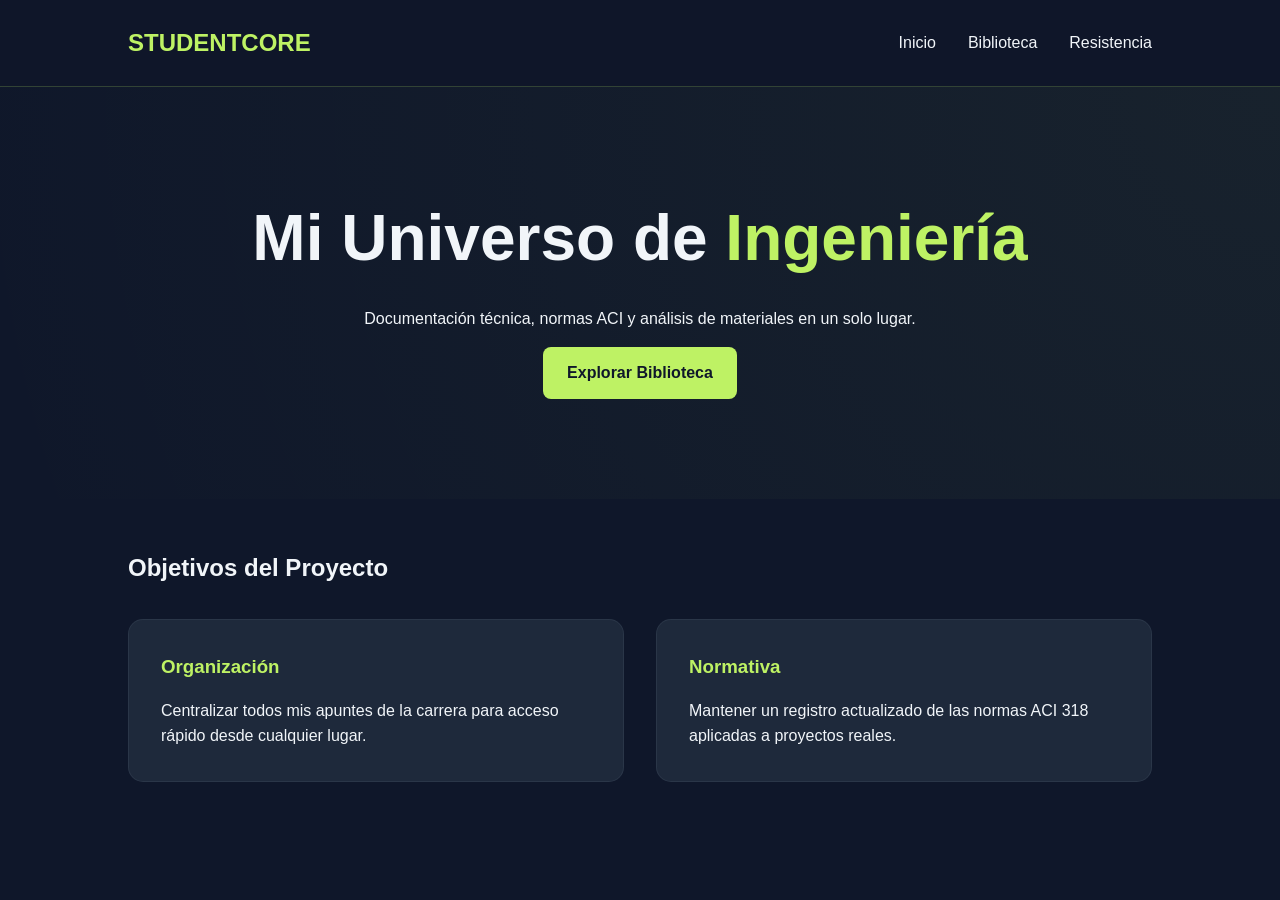
==== index.html @ 1d5a64da "Add files via upload" ====
<!DOCTYPE html>
<html lang="es">
<head>
    <meta charset="UTF-8">
    <title>Ingeniería Portal | Inicio</title>
    <link rel="stylesheet" href="style.css">
</head>
<body>
    <nav>
        <div class="logo">STUDENT<span>CORE</span></div>
        <ul>
            <li><a href="index.html">Inicio</a></li>
            <li><a href="biblioteca.html">Biblioteca</a></li>
            <li><a href="resistencia.html">Resistencia</a></li>
        </ul>
    </nav>

    <header class="hero">
        <h1>Mi Universo de <span>Ingeniería</span></h1>
        <p>Documentación técnica, normas ACI y análisis de materiales en un solo lugar.</p>
        <a href="biblioteca.html" class="btn">Explorar Biblioteca</a>
    </header>

    <section class="container">
        <h2>Objetivos del Proyecto</h2>
        <div class="grid">
            <div class="card">
                <h3>Organización</h3>
                <p>Centralizar todos mis apuntes de la carrera para acceso rápido desde cualquier lugar.</p>
            </div>
            <div class="card">
                <h3>Normativa</h3>
                <p>Mantener un registro actualizado de las normas ACI 318 aplicadas a proyectos reales.</p>
            </div>
        </div>
    </section>
</body>
</html>
---- style.css ----
/* Variables de colores profesionales */
:root {
    --fondo-oscuro: #0f172a;
    --tarjeta-bg: #1e293b;
    --acento: #bef264; /* Verde lima potente */
    --texto-principal: #f1f5f9;
    --texto-secundario: #94a3b8;
}

* {
    margin: 0;
    padding: 0;
    box-sizing: border-box;
    font-family: 'Segoe UI', Tahoma, Geneva, Verdana, sans-serif;
}

body {
    background-color: var(--fondo-oscuro);
    color: var(--texto-principal);
    line-height: 1.6;
}

/* Barra de Navegación */
nav {
    background: rgba(15, 23, 42, 0.95);
    padding: 1.5rem 10%;
    display: flex;
    justify-content: space-between;
    align-items: center;
    position: sticky;
    top: 0;
    z-index: 1000;
    border-bottom: 1px solid rgba(190, 242, 100, 0.2);
}

.logo {
    font-size: 1.5rem;
    font-weight: bold;
    color: var(--acento);
}

nav ul {
    display: flex;
    list-style: none;
    gap: 2rem;
}

nav a {
    color: var(--texto-principal);
    text-decoration: none;
    font-weight: 500;
    transition: 0.3s;
}

nav a:hover {
    color: var(--acento);
}

/* Hero Section */
.hero {
    padding: 100px 10%;
    text-align: center;
    background: radial-gradient(circle at top right, rgba(190, 242, 100, 0.05), transparent);
}

.hero h1 {
    font-size: 4rem;
    margin-bottom: 1rem;
}

.hero span {
    color: var(--acento);
}

/* Contenedor de Secciones */
.container {
    padding: 50px 10%;
}

/* Tarjetas y Grillas */
.grid {
    display: grid;
    grid-template-columns: repeat(auto-fit, minmax(300px, 1fr));
    gap: 2rem;
    margin-top: 2rem;
}

.card {
    background: var(--tarjeta-bg);
    padding: 2rem;
    border-radius: 15px;
    border: 1px solid rgba(148, 163, 184, 0.1);
    transition: 0.3s;
}

.card:hover {
    transform: translateY(-10px);
    border-color: var(--acento);
}

.card h3 {
    color: var(--acento);
    margin-bottom: 1rem;
}

/* Tablas */
table {
    width: 100%;
    border-collapse: collapse;
    margin-top: 2rem;
    background: var(--tarjeta-bg);
    border-radius: 10px;
    overflow: hidden;
}

th, td {
    padding: 1rem;
    text-align: left;
    border-bottom: 1px solid rgba(148, 163, 184, 0.1);
}

th {
    background: rgba(190, 242, 100, 0.1);
    color: var(--acento);
}

/* Botones */
.btn {
    display: inline-block;
    padding: 0.8rem 1.5rem;
    background: var(--acento);
    color: var(--fondo-oscuro);
    text-decoration: none;
    border-radius: 8px;
    font-weight: bold;
    margin-top: 1rem;
}
/* Estilos para listas dentro de tarjetas (Directorios) */
.card ul {
    list-style-type: none;
    margin-top: 1rem;
}

.card ul li {
    margin-bottom: 0.8rem;
    padding-left: 1.5rem;
    position: relative;
    border-bottom: 1px solid rgba(148, 163, 184, 0.1);
    padding-bottom: 0.8rem;
}

.card ul li::before {
    content: "📄"; /* Icono de documento */
    position: absolute;
    left: 0;
    font-size: 0.9rem;
}

.card ul li strong {
    color: var(--texto-principal);
}
/* Estilos para Carpetas Desplegables */
details {
    background: rgba(30, 41, 59, 0.4);
    border: 1px solid rgba(148, 163, 184, 0.2);
    border-radius: 10px;
    margin-bottom: 1.5rem;
    overflow: hidden;
}

summary {
    padding: 1.5rem;
    font-size: 1.3rem;
    font-weight: bold;
    color: var(--texto-principal);
    cursor: pointer;
    list-style: none; /* Oculta la flecha por defecto */
    display: flex;
    justify-content: space-between;
    align-items: center;
    transition: background 0.3s;
}

summary:hover {
    background: rgba(190, 242, 100, 0.1);
    color: var(--acento);
}

/* Flecha personalizada */
summary::after {
    content: '▼';
    font-size: 1rem;
    color: var(--texto-secundario);
    transition: transform 0.3s ease;
}

details[open] summary::after {
    transform: rotate(180deg);
    color: var(--acento);
}

.contenido-desplegable {
    padding: 0 1.5rem 1.5rem 1.5rem;
    border-top: 1px solid rgba(148, 163, 184, 0.1);
    margin-top: 10px;
}

/* Estilos para los enlaces de Drive */
.contenido-desplegable ul {
    list-style-type: none;
    margin-top: 1rem;
}

.contenido-desplegable ul li {
    margin-bottom: 0.8rem;
    border-bottom: 1px solid rgba(148, 163, 184, 0.1);
    padding-bottom: 0.8rem;
}

.contenido-desplegable ul li a {
    color: var(--texto-secundario);
    text-decoration: none;
    display: block; /* Hace que toda la línea sea clickeable */
    transition: color 0.3s, padding-left 0.3s;
    position: relative;
    padding-left: 1.5rem;
}

.contenido-desplegable ul li a::before {
    content: "📄";
    position: absolute;
    left: 0;
    font-size: 0.9rem;
}

.contenido-desplegable ul li a:hover {
    color: var(--texto-principal);
    padding-left: 2rem; /* Pequeña animación al pasar el mouse */
}

.contenido-desplegable ul li a strong {
    color: var(--texto-principal);
    transition: color 0.3s;
}

.contenido-desplegable ul li a:hover strong {
    color: var(--acento); /* El título se pone verde lima al pasar el mouse */
}
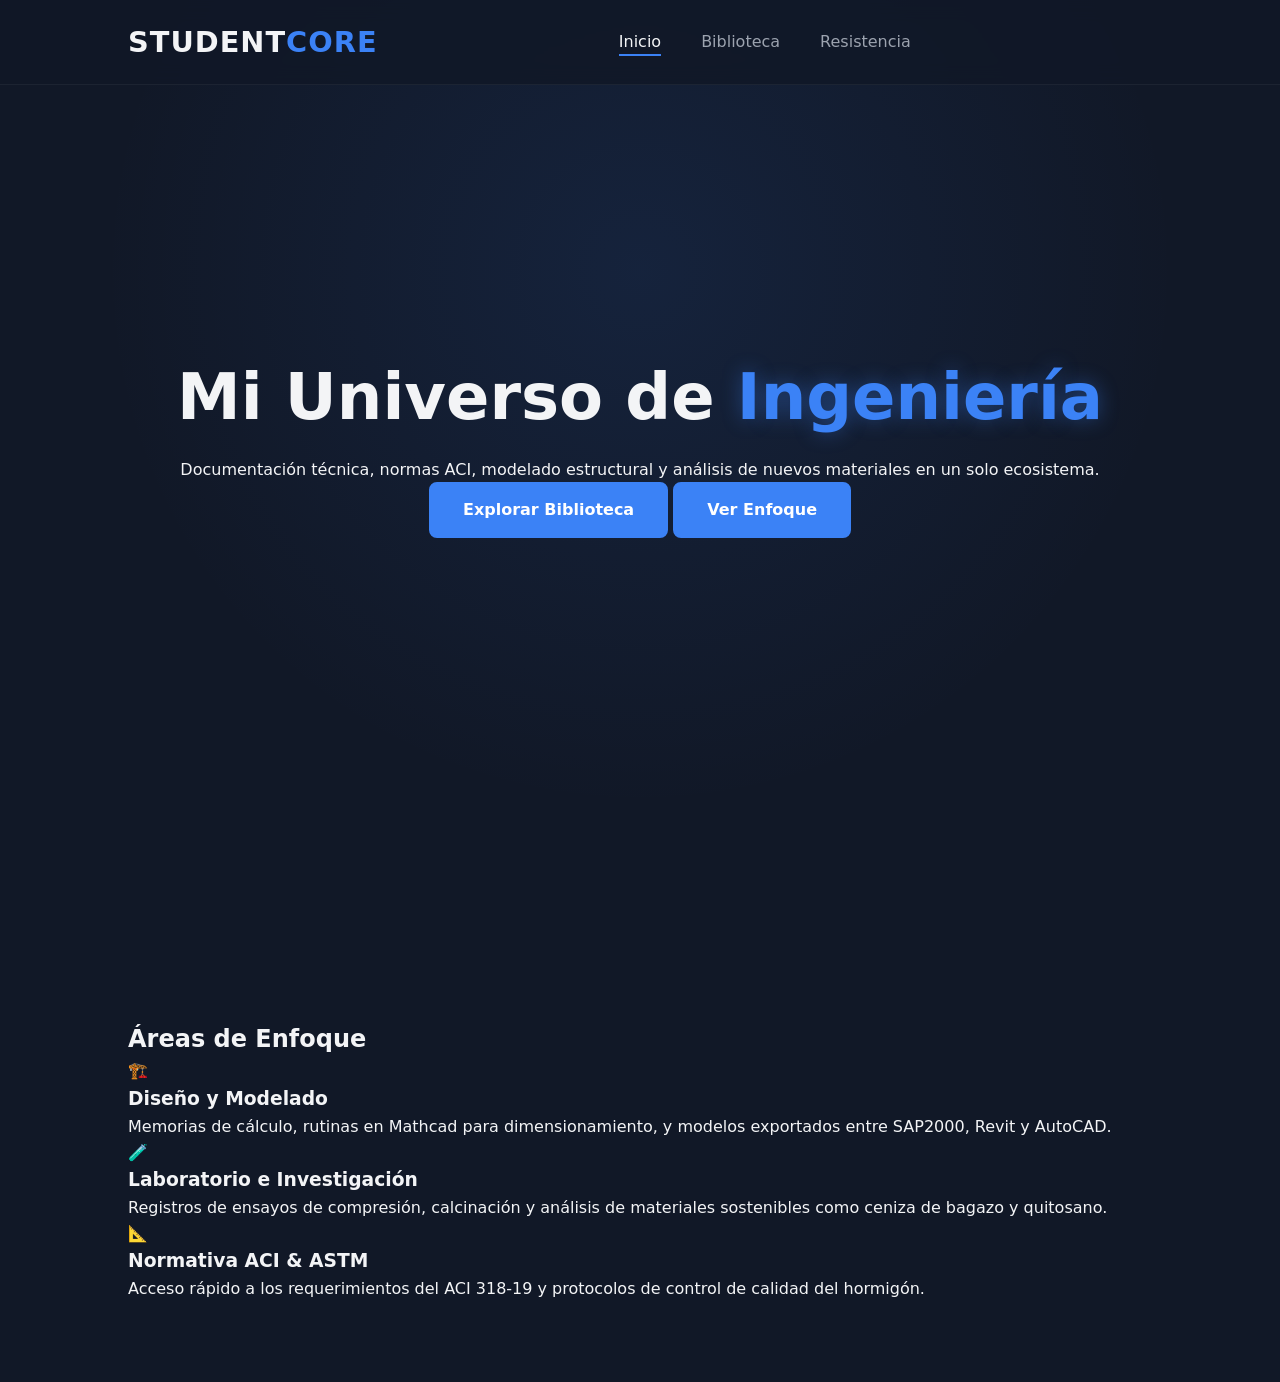
==== commit 68516752: "ACTUALIZACION" ====
--- a/index.html
+++ b/index.html
@@ -2,37 +2,55 @@
 <html lang="es">
 <head>
     <meta charset="UTF-8">
-    <title>Ingeniería Portal | Inicio</title>
+    <meta name="viewport" content="width=device-width, initial-scale=1.0">
+    <title>Ingeniería Portal | STUDENT CORE</title>
     <link rel="stylesheet" href="style.css">
 </head>
 <body>
-    <nav>
+    <nav id="navbar">
         <div class="logo">STUDENT<span>CORE</span></div>
-        <ul>
-            <li><a href="index.html">Inicio</a></li>
+        <ul class="nav-links">
+            <li><a href="index.html" class="active">Inicio</a></li>
             <li><a href="biblioteca.html">Biblioteca</a></li>
             <li><a href="resistencia.html">Resistencia</a></li>
         </ul>
+        <div class="hamburger">
+            <span></span><span></span><span></span>
+        </div>
     </nav>
 
     <header class="hero">
-        <h1>Mi Universo de <span>Ingeniería</span></h1>
-        <p>Documentación técnica, normas ACI y análisis de materiales en un solo lugar.</p>
-        <a href="biblioteca.html" class="btn">Explorar Biblioteca</a>
+        <div class="hero-content fade-in">
+            <h1>Mi Universo de <span>Ingeniería</span></h1>
+            <p>Documentación técnica, normas ACI, modelado estructural y análisis de nuevos materiales en un solo ecosistema.</p>
+            <div class="hero-buttons">
+                <a href="biblioteca.html" class="btn">Explorar Biblioteca</a>
+                <a href="#objetivos" class="btn btn-outline">Ver Enfoque</a>
+            </div>
+        </div>
     </header>
 
-    <section class="container">
-        <h2>Objetivos del Proyecto</h2>
+    <main class="container" id="objetivos">
+        <h2 class="section-title fade-in">Áreas de Enfoque</h2>
         <div class="grid">
-            <div class="card">
-                <h3>Organización</h3>
-                <p>Centralizar todos mis apuntes de la carrera para acceso rápido desde cualquier lugar.</p>
+            <div class="card slide-up">
+                <div class="card-icon">🏗️</div>
+                <h3>Diseño y Modelado</h3>
+                <p>Memorias de cálculo, rutinas en Mathcad para dimensionamiento, y modelos exportados entre SAP2000, Revit y AutoCAD.</p>
             </div>
-            <div class="card">
-                <h3>Normativa</h3>
-                <p>Mantener un registro actualizado de las normas ACI 318 aplicadas a proyectos reales.</p>
+            <div class="card slide-up">
+                <div class="card-icon">🧪</div>
+                <h3>Laboratorio e Investigación</h3>
+                <p>Registros de ensayos de compresión, calcinación y análisis de materiales sostenibles como ceniza de bagazo y quitosano.</p>
+            </div>
+            <div class="card slide-up">
+                <div class="card-icon">📐</div>
+                <h3>Normativa ACI & ASTM</h3>
+                <p>Acceso rápido a los requerimientos del ACI 318-19 y protocolos de control de calidad del hormigón.</p>
             </div>
         </div>
-    </section>
+    </main>
+
+    <script src="main.js"></script>
 </body>
 </html>
--- a/style.css
+++ b/style.css
@@ -1,192 +1,218 @@
-/* Variables de colores profesionales */
+/* =========================================
+   VARIABLES - NUEVA PALETA AZUL Y PLOMO
+========================================= */
 :root {
-    --fondo-oscuro: #0f172a;
-    --tarjeta-bg: #1e293b;
-    --acento: #bef264; /* Verde lima potente */
-    --texto-principal: #f1f5f9;
-    --texto-secundario: #94a3b8;
+    --fondo-oscuro: #111827; /* Plomo muy oscuro (casi negro) */
+    --tarjeta-bg: #1f2937;   /* Plomo medio para tarjetas */
+    --acento: #3b82f6;       /* Azul ingeniería vibrante */
+    --acento-glow: rgba(59, 130, 246, 0.4);
+    --texto-principal: #f3f4f6; /* Blanco humo */
+    --texto-secundario: #9ca3af; /* Gris plomo claro */
+    --transicion: all 0.3s cubic-bezier(0.4, 0, 0.2, 1);
 }
 
 * {
     margin: 0;
     padding: 0;
     box-sizing: border-box;
-    font-family: 'Segoe UI', Tahoma, Geneva, Verdana, sans-serif;
+    font-family: 'Segoe UI', system-ui, sans-serif;
+    scroll-behavior: smooth;
 }
 
 body {
     background-color: var(--fondo-oscuro);
     color: var(--texto-principal);
     line-height: 1.6;
-}
-
-/* Barra de Navegación */
+    overflow-x: hidden;
+}
+
+/* =========================================
+   CORRECCIÓN GLOBAL DE ENLACES (Adiós morado)
+========================================= */
+a {
+    color: var(--acento);
+    text-decoration: none;
+    transition: var(--transicion);
+}
+
+a:visited {
+    color: var(--acento); /* Fuerza a que los visitados sigan siendo azules */
+}
+
+/* =========================================
+   BARRA DE NAVEGACIÓN
+========================================= */
 nav {
-    background: rgba(15, 23, 42, 0.95);
-    padding: 1.5rem 10%;
+    background: rgba(17, 24, 39, 0.85);
+    backdrop-filter: blur(10px);
+    -webkit-backdrop-filter: blur(10px);
+    padding: 1.2rem 10%;
     display: flex;
     justify-content: space-between;
     align-items: center;
-    position: sticky;
+    position: fixed;
+    width: 100%;
     top: 0;
     z-index: 1000;
-    border-bottom: 1px solid rgba(190, 242, 100, 0.2);
+    border-bottom: 1px solid rgba(255, 255, 255, 0.05);
+    transition: var(--transicion);
+}
+
+nav.scrolled {
+    padding: 0.8rem 10%;
+    box-shadow: 0 4px 30px rgba(0, 0, 0, 0.5);
+    border-bottom: 1px solid rgba(59, 130, 246, 0.3);
 }
 
 .logo {
-    font-size: 1.5rem;
-    font-weight: bold;
-    color: var(--acento);
-}
+    font-size: 1.8rem;
+    font-weight: 800;
+    letter-spacing: 1px;
+    color: var(--texto-principal);
+}
+
+.logo span { color: var(--acento); }
 
 nav ul {
     display: flex;
     list-style: none;
-    gap: 2rem;
+    gap: 2.5rem;
 }
 
 nav a {
-    color: var(--texto-principal);
-    text-decoration: none;
+    color: var(--texto-secundario);
     font-weight: 500;
-    transition: 0.3s;
-}
-
-nav a:hover {
-    color: var(--acento);
-}
-
-/* Hero Section */
+    position: relative;
+}
+
+nav a::after {
+    content: '';
+    position: absolute;
+    width: 0;
+    height: 2px;
+    bottom: -5px;
+    left: 0;
+    background-color: var(--acento);
+    transition: var(--transicion);
+}
+
+nav a:hover, nav a.active { color: var(--texto-principal); }
+nav a:hover::after, nav a.active::after { width: 100%; }
+
+/* =========================================
+   HERO SECTION Y CONTENEDORES
+========================================= */
 .hero {
-    padding: 100px 10%;
+    min-height: 100vh;
+    display: flex;
+    align-items: center;
+    justify-content: center;
+    padding: 0 10%;
     text-align: center;
-    background: radial-gradient(circle at top right, rgba(190, 242, 100, 0.05), transparent);
+    background: radial-gradient(circle at 50% 30%, rgba(59, 130, 246, 0.1), transparent 60%);
 }
 
 .hero h1 {
-    font-size: 4rem;
-    margin-bottom: 1rem;
+    font-size: clamp(3rem, 5vw, 5rem);
+    margin-bottom: 1.5rem;
+    line-height: 1.1;
 }
 
 .hero span {
     color: var(--acento);
-}
-
-/* Contenedor de Secciones */
-.container {
-    padding: 50px 10%;
-}
-
-/* Tarjetas y Grillas */
-.grid {
-    display: grid;
-    grid-template-columns: repeat(auto-fit, minmax(300px, 1fr));
-    gap: 2rem;
-    margin-top: 2rem;
-}
-
-.card {
-    background: var(--tarjeta-bg);
-    padding: 2rem;
-    border-radius: 15px;
-    border: 1px solid rgba(148, 163, 184, 0.1);
-    transition: 0.3s;
-}
-
-.card:hover {
-    transform: translateY(-10px);
-    border-color: var(--acento);
-}
-
-.card h3 {
-    color: var(--acento);
-    margin-bottom: 1rem;
-}
-
-/* Tablas */
+    text-shadow: 0 0 20px var(--acento-glow);
+}
+
+.container { padding: 120px 10% 80px 10%; } /* Ajuste de padding superior para que el nav no tape el contenido */
+
+/* =========================================
+   BOTONES
+========================================= */
+.btn {
+    display: inline-block;
+    padding: 0.8rem 2rem;
+    background: var(--acento);
+    color: #ffffff !important; /* Texto siempre blanco en el botón */
+    text-decoration: none;
+    border-radius: 8px;
+    font-weight: 700;
+    transition: var(--transicion);
+    border: 2px solid var(--acento);
+}
+
+.btn:visited { color: #ffffff !important; } /* Evita que el botón se ponga morado */
+
+.btn:hover {
+    transform: translateY(-3px);
+    box-shadow: 0 10px 20px var(--acento-glow);
+    background: #2563eb; /* Un azul un poco más oscuro al pasar el mouse */
+    border-color: #2563eb;
+}
+
+/* =========================================
+   TABLAS (Arreglo para que no se vea pegado)
+========================================= */
 table {
     width: 100%;
     border-collapse: collapse;
-    margin-top: 2rem;
+    margin-top: 1rem;
     background: var(--tarjeta-bg);
-    border-radius: 10px;
+    border-radius: 12px;
     overflow: hidden;
+    box-shadow: 0 10px 30px rgba(0, 0, 0, 0.2);
 }
 
 th, td {
-    padding: 1rem;
+    padding: 1.5rem; /* Aquí le damos mucho espacio para que respire */
     text-align: left;
-    border-bottom: 1px solid rgba(148, 163, 184, 0.1);
+    border-bottom: 1px solid rgba(255, 255, 255, 0.05);
 }
 
 th {
-    background: rgba(190, 242, 100, 0.1);
+    background: rgba(59, 130, 246, 0.15); /* Fondo azul claro plomizo */
     color: var(--acento);
-}
-
-/* Botones */
-.btn {
-    display: inline-block;
-    padding: 0.8rem 1.5rem;
-    background: var(--acento);
-    color: var(--fondo-oscuro);
-    text-decoration: none;
-    border-radius: 8px;
-    font-weight: bold;
-    margin-top: 1rem;
-}
-/* Estilos para listas dentro de tarjetas (Directorios) */
-.card ul {
-    list-style-type: none;
-    margin-top: 1rem;
-}
-
-.card ul li {
-    margin-bottom: 0.8rem;
-    padding-left: 1.5rem;
-    position: relative;
-    border-bottom: 1px solid rgba(148, 163, 184, 0.1);
-    padding-bottom: 0.8rem;
-}
-
-.card ul li::before {
-    content: "📄"; /* Icono de documento */
-    position: absolute;
-    left: 0;
+    font-weight: 600;
+    text-transform: uppercase;
     font-size: 0.9rem;
-}
-
-.card ul li strong {
-    color: var(--texto-principal);
-}
-/* Estilos para Carpetas Desplegables */
+    letter-spacing: 1px;
+}
+
+tr:last-child td { border-bottom: none; }
+tr:hover td { background: rgba(255, 255, 255, 0.02); }
+
+/* Ajuste específico para botones dentro de tablas */
+td .btn {
+    padding: 0.5rem 1rem;
+    font-size: 0.9rem;
+    margin-top: 0;
+}
+
+/* =========================================
+   CARPETAS DESPLEGABLES (Resistencia)
+========================================= */
 details {
-    background: rgba(30, 41, 59, 0.4);
-    border: 1px solid rgba(148, 163, 184, 0.2);
+    background: var(--tarjeta-bg);
+    border: 1px solid rgba(255, 255, 255, 0.05);
     border-radius: 10px;
     margin-bottom: 1.5rem;
     overflow: hidden;
-}
+    transition: var(--transicion);
+}
+
+details:hover { border-color: rgba(59, 130, 246, 0.3); }
 
 summary {
     padding: 1.5rem;
-    font-size: 1.3rem;
+    font-size: 1.2rem;
     font-weight: bold;
     color: var(--texto-principal);
     cursor: pointer;
-    list-style: none; /* Oculta la flecha por defecto */
+    list-style: none;
     display: flex;
     justify-content: space-between;
     align-items: center;
-    transition: background 0.3s;
-}
-
-summary:hover {
-    background: rgba(190, 242, 100, 0.1);
-    color: var(--acento);
-}
-
-/* Flecha personalizada */
+}
+
 summary::after {
     content: '▼';
     font-size: 1rem;
@@ -199,13 +225,14 @@
     color: var(--acento);
 }
 
+/* =========================================
+   LISTAS Y ENLACES DENTRO DE LAS CARPETAS
+========================================= */
 .contenido-desplegable {
     padding: 0 1.5rem 1.5rem 1.5rem;
-    border-top: 1px solid rgba(148, 163, 184, 0.1);
-    margin-top: 10px;
-}
-
-/* Estilos para los enlaces de Drive */
+    border-top: 1px solid rgba(255, 255, 255, 0.05);
+}
+
 .contenido-desplegable ul {
     list-style-type: none;
     margin-top: 1rem;
@@ -213,17 +240,21 @@
 
 .contenido-desplegable ul li {
     margin-bottom: 0.8rem;
-    border-bottom: 1px solid rgba(148, 163, 184, 0.1);
+    border-bottom: 1px solid rgba(255, 255, 255, 0.05);
     padding-bottom: 0.8rem;
 }
 
 .contenido-desplegable ul li a {
-    color: var(--texto-secundario);
+    color: var(--texto-secundario) !important; /* Gris plomo claro */
     text-decoration: none;
-    display: block; /* Hace que toda la línea sea clickeable */
-    transition: color 0.3s, padding-left 0.3s;
+    display: block;
     position: relative;
     padding-left: 1.5rem;
+    transition: var(--transicion);
+}
+
+.contenido-desplegable ul li a:visited {
+    color: var(--texto-secundario) !important; /* Adiós al morado en enlaces visitados */
 }
 
 .contenido-desplegable ul li a::before {
@@ -234,15 +265,42 @@
 }
 
 .contenido-desplegable ul li a:hover {
-    color: var(--texto-principal);
-    padding-left: 2rem; /* Pequeña animación al pasar el mouse */
+    color: var(--texto-principal) !important; /* Blanco al pasar el mouse */
+    padding-left: 2rem;
 }
 
 .contenido-desplegable ul li a strong {
     color: var(--texto-principal);
-    transition: color 0.3s;
+    transition: var(--transicion);
 }
 
 .contenido-desplegable ul li a:hover strong {
-    color: var(--acento); /* El título se pone verde lima al pasar el mouse */
+    color: var(--acento); /* El título se pone azul al pasar el mouse */
+}
+
+/* =========================================
+   BUSCADOR
+========================================= */
+.search-container {
+    margin-bottom: 2rem;
+    display: flex;
+    justify-content: center;
+}
+
+.search-input {
+    width: 100%;
+    max-width: 600px;
+    padding: 1rem 1.5rem;
+    border-radius: 50px;
+    background: var(--tarjeta-bg);
+    border: 1px solid rgba(255, 255, 255, 0.1);
+    color: var(--texto-principal);
+    font-size: 1rem;
+    transition: var(--transicion);
+}
+
+.search-input:focus {
+    outline: none;
+    border-color: var(--acento);
+    box-shadow: 0 0 15px var(--acento-glow);
 }
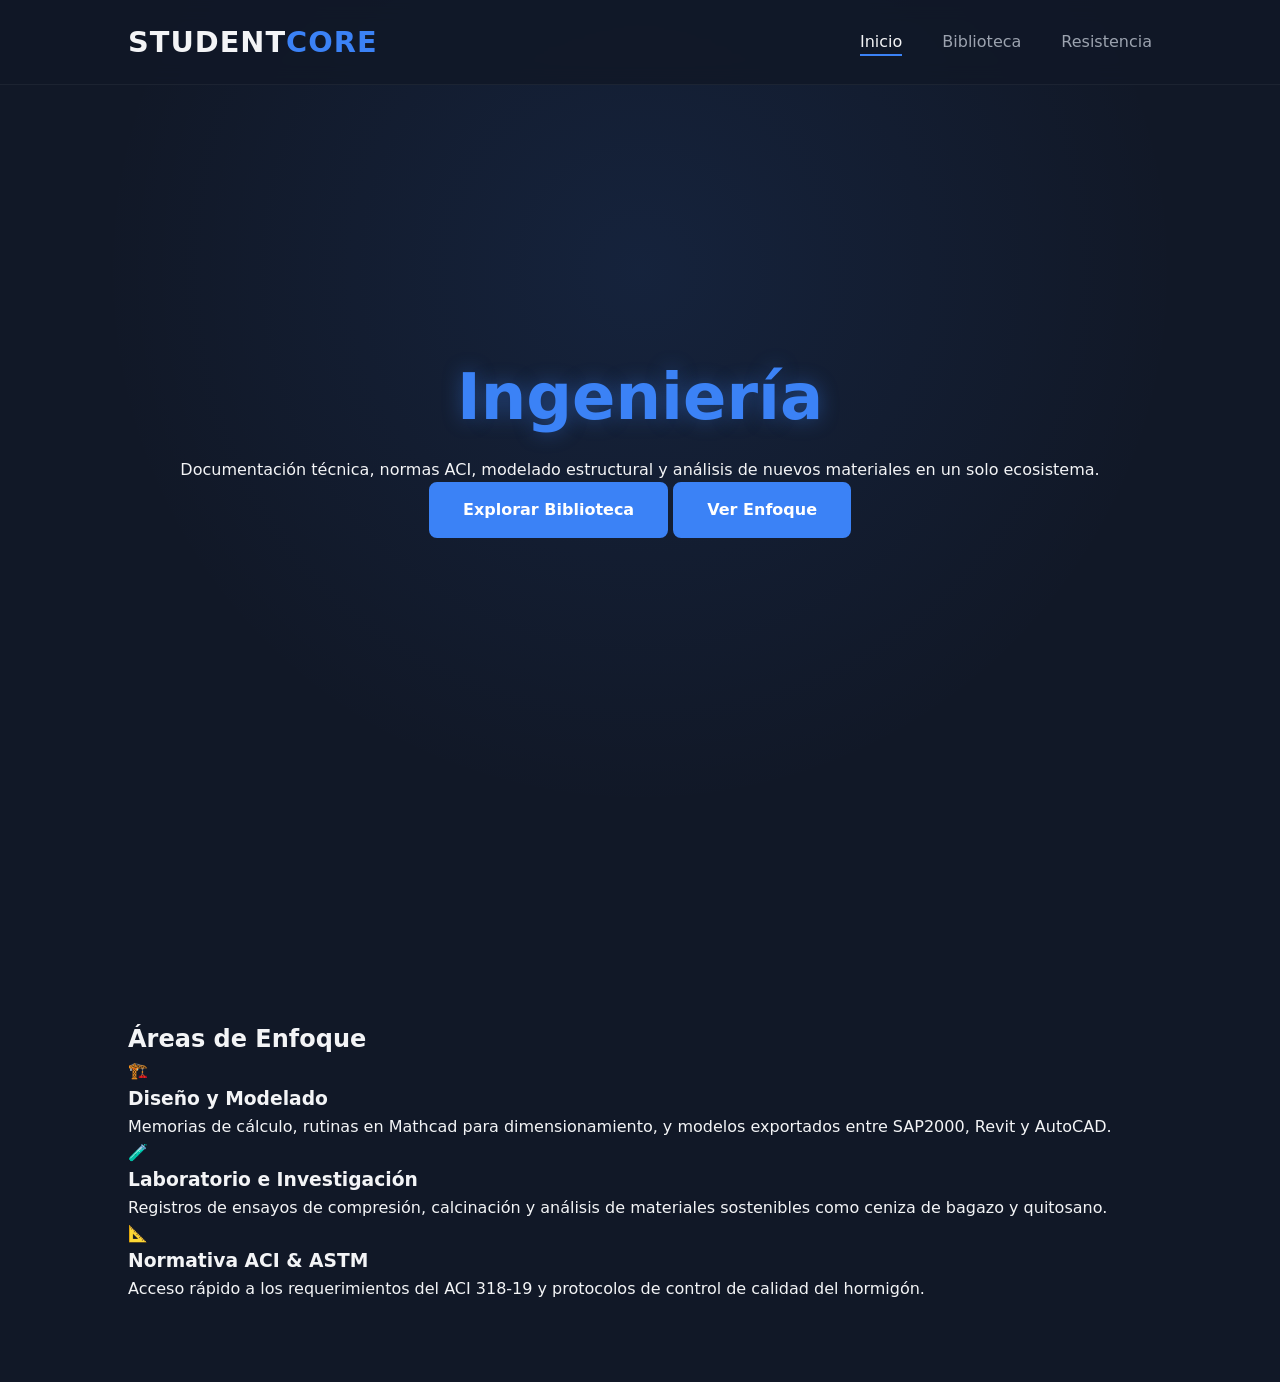
==== commit 6ddb56dc: "actu3" ====
--- a/index.html
+++ b/index.html
@@ -21,7 +21,7 @@
 
     <header class="hero">
         <div class="hero-content fade-in">
-            <h1>Mi Universo de <span>Ingeniería</span></h1>
+            <h1><span>Ingeniería</span></h1>
             <p>Documentación técnica, normas ACI, modelado estructural y análisis de nuevos materiales en un solo ecosistema.</p>
             <div class="hero-buttons">
                 <a href="biblioteca.html" class="btn">Explorar Biblioteca</a>
--- a/style.css
+++ b/style.css
@@ -303,4 +303,56 @@
     outline: none;
     border-color: var(--acento);
     box-shadow: 0 0 15px var(--acento-glow);
+}
+/* =========================================
+   DISEÑO RESPONSIVO (MÓVILES)
+========================================= */
+.hamburger {
+    display: none;
+    flex-direction: column;
+    cursor: pointer;
+    gap: 5px;
+}
+
+.hamburger span {
+    width: 25px;
+    height: 3px;
+    background-color: var(--texto-principal);
+    border-radius: 2px;
+    transition: var(--transicion);
+}
+
+/* Cuando la pantalla es menor a 768px (Teléfonos y Tablets) */
+@media (max-width: 768px) {
+    .hamburger {
+        display: flex; /* Mostramos el icono de 3 rayitas */
+    }
+
+    .nav-links {
+        position: absolute;
+        top: 100%;
+        left: -100%; /* Escondemos el menú a la izquierda de la pantalla */
+        width: 100%;
+        background: rgba(17, 24, 39, 0.95); /* Fondo plomo oscuro con cristal */
+        backdrop-filter: blur(10px);
+        flex-direction: column;
+        text-align: center;
+        padding: 2rem 0;
+        transition: 0.4s ease;
+        box-shadow: 0 10px 30px rgba(0,0,0,0.5);
+    }
+
+    /* Esta clase la activará el JavaScript para que el menú aparezca */
+    .nav-links.active {
+        left: 0; 
+    }
+
+    nav ul {
+        gap: 2rem;
+    }
+
+    /* Achicamos el título en celulares para que no ocupe toda la pantalla */
+    .hero h1 {
+        font-size: 2.5rem;
+    }
 }
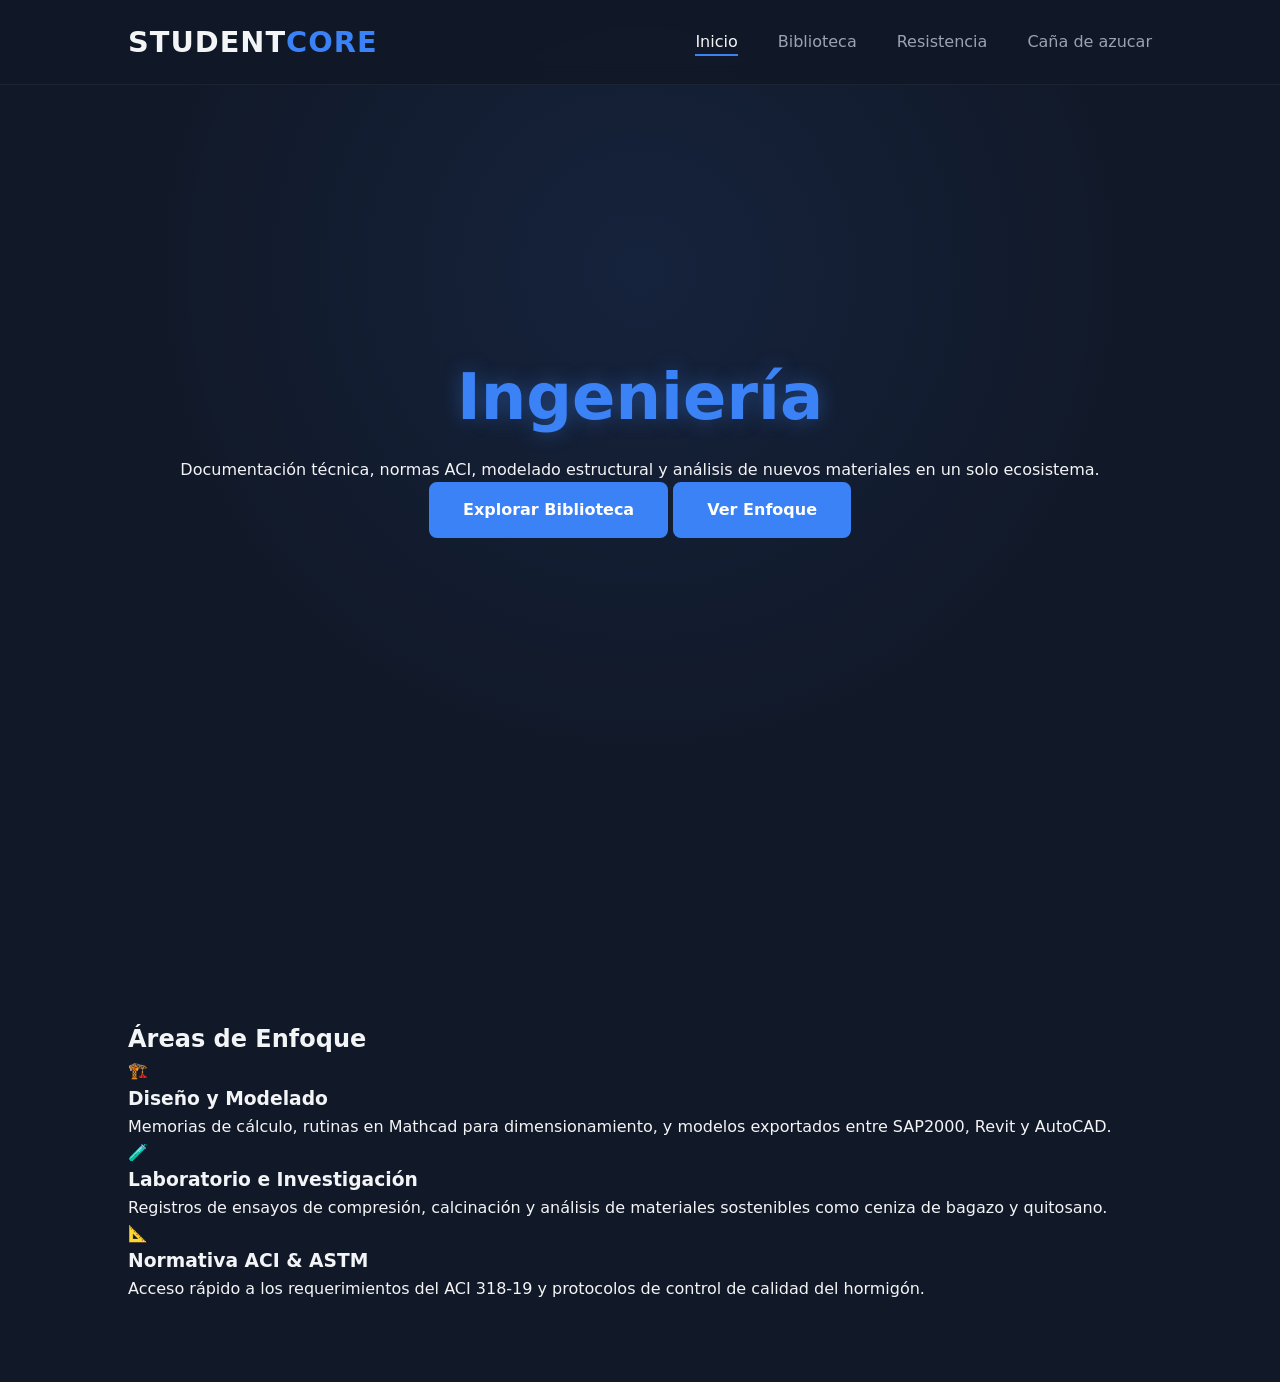
==== commit d15f2819: "Add 'Caña de azucar' link to navigation Added a new link for 'Caña de azucar' in the navigation menu" ====
--- a/index.html
+++ b/index.html
@@ -13,6 +13,7 @@
             <li><a href="index.html" class="active">Inicio</a></li>
             <li><a href="biblioteca.html">Biblioteca</a></li>
             <li><a href="resistencia.html">Resistencia</a></li>
+                <li><a href="resistencia.html">Caña de azucar</a></li>
         </ul>
         <div class="hamburger">
             <span></span><span></span><span></span>
@@ -53,4 +54,4 @@
 
     <script src="main.js"></script>
 </body>
-</html>+</html>
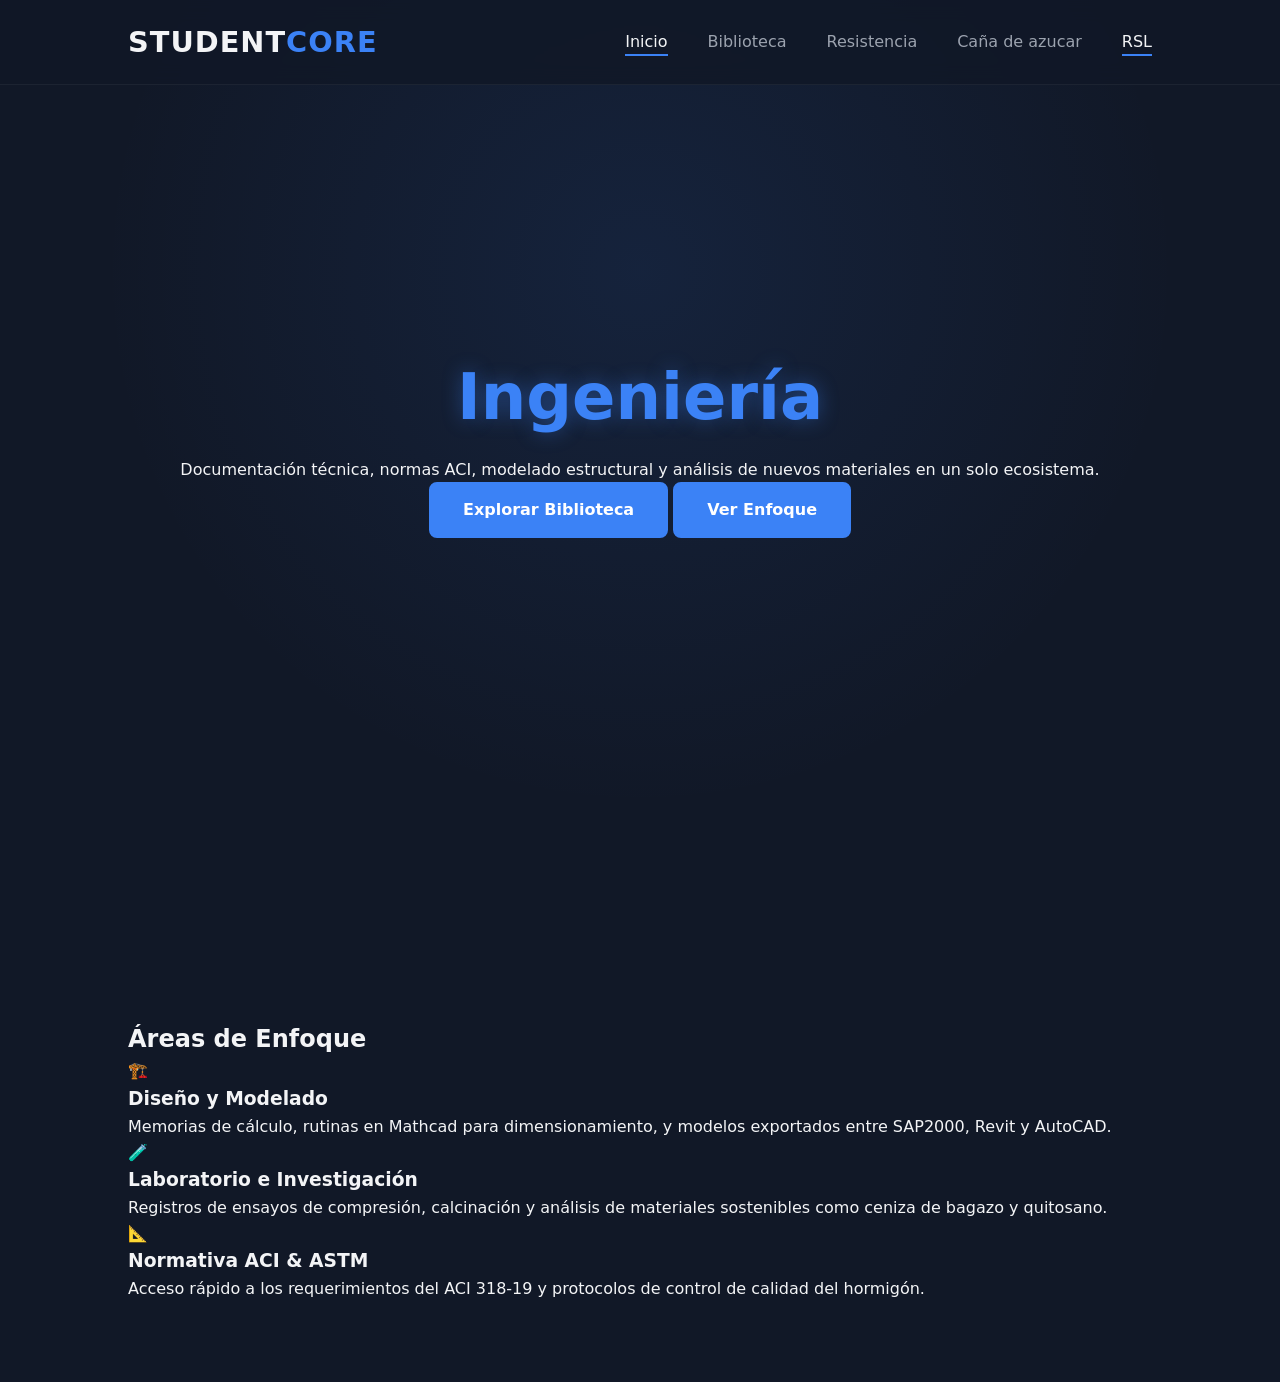
==== commit 9ec0ce92: "Update index.html" ====
--- a/index.html
+++ b/index.html
@@ -13,7 +13,8 @@
             <li><a href="index.html" class="active">Inicio</a></li>
             <li><a href="biblioteca.html">Biblioteca</a></li>
             <li><a href="resistencia.html">Resistencia</a></li>
-                <li><a href="resistencia.html">Caña de azucar</a></li>
+            <li><a href="Cañadeazucar.html">Caña de azucar</a></li>
+            <li><a href="rsl.html" class="active">RSL </a></li>
         </ul>
         <div class="hamburger">
             <span></span><span></span><span></span>
--- a/style.css
+++ b/style.css
@@ -2,12 +2,12 @@
    VARIABLES - NUEVA PALETA AZUL Y PLOMO
 ========================================= */
 :root {
-    --fondo-oscuro: #111827; /* Plomo muy oscuro (casi negro) */
-    --tarjeta-bg: #1f2937;   /* Plomo medio para tarjetas */
-    --acento: #3b82f6;       /* Azul ingeniería vibrante */
+    --fondo-oscuro: #111827; 
+    --tarjeta-bg: #1f2937;   
+    --acento: #3b82f6;       
     --acento-glow: rgba(59, 130, 246, 0.4);
-    --texto-principal: #f3f4f6; /* Blanco humo */
-    --texto-secundario: #9ca3af; /* Gris plomo claro */
+    --texto-principal: #f3f4f6; 
+    --texto-secundario: #9ca3af; 
     --transicion: all 0.3s cubic-bezier(0.4, 0, 0.2, 1);
 }
 
@@ -27,7 +27,7 @@
 }
 
 /* =========================================
-   CORRECCIÓN GLOBAL DE ENLACES (Adiós morado)
+   CORRECCIÓN GLOBAL DE ENLACES
 ========================================= */
 a {
     color: var(--acento);
@@ -36,7 +36,7 @@
 }
 
 a:visited {
-    color: var(--acento); /* Fuerza a que los visitados sigan siendo azules */
+    color: var(--acento); 
 }
 
 /* =========================================
@@ -123,7 +123,7 @@
     text-shadow: 0 0 20px var(--acento-glow);
 }
 
-.container { padding: 120px 10% 80px 10%; } /* Ajuste de padding superior para que el nav no tape el contenido */
+.container { padding: 120px 10% 80px 10%; } 
 
 /* =========================================
    BOTONES
@@ -132,7 +132,7 @@
     display: inline-block;
     padding: 0.8rem 2rem;
     background: var(--acento);
-    color: #ffffff !important; /* Texto siempre blanco en el botón */
+    color: #ffffff !important; 
     text-decoration: none;
     border-radius: 8px;
     font-weight: 700;
@@ -140,17 +140,17 @@
     border: 2px solid var(--acento);
 }
 
-.btn:visited { color: #ffffff !important; } /* Evita que el botón se ponga morado */
+.btn:visited { color: #ffffff !important; } 
 
 .btn:hover {
     transform: translateY(-3px);
     box-shadow: 0 10px 20px var(--acento-glow);
-    background: #2563eb; /* Un azul un poco más oscuro al pasar el mouse */
+    background: #2563eb; 
     border-color: #2563eb;
 }
 
 /* =========================================
-   TABLAS (Arreglo para que no se vea pegado)
+   TABLAS 
 ========================================= */
 table {
     width: 100%;
@@ -163,13 +163,13 @@
 }
 
 th, td {
-    padding: 1.5rem; /* Aquí le damos mucho espacio para que respire */
+    padding: 1.5rem; 
     text-align: left;
     border-bottom: 1px solid rgba(255, 255, 255, 0.05);
 }
 
 th {
-    background: rgba(59, 130, 246, 0.15); /* Fondo azul claro plomizo */
+    background: rgba(59, 130, 246, 0.15); 
     color: var(--acento);
     font-weight: 600;
     text-transform: uppercase;
@@ -180,7 +180,6 @@
 tr:last-child td { border-bottom: none; }
 tr:hover td { background: rgba(255, 255, 255, 0.02); }
 
-/* Ajuste específico para botones dentro de tablas */
 td .btn {
     padding: 0.5rem 1rem;
     font-size: 0.9rem;
@@ -245,7 +244,7 @@
 }
 
 .contenido-desplegable ul li a {
-    color: var(--texto-secundario) !important; /* Gris plomo claro */
+    color: var(--texto-secundario) !important; 
     text-decoration: none;
     display: block;
     position: relative;
@@ -254,7 +253,7 @@
 }
 
 .contenido-desplegable ul li a:visited {
-    color: var(--texto-secundario) !important; /* Adiós al morado en enlaces visitados */
+    color: var(--texto-secundario) !important; 
 }
 
 .contenido-desplegable ul li a::before {
@@ -265,7 +264,7 @@
 }
 
 .contenido-desplegable ul li a:hover {
-    color: var(--texto-principal) !important; /* Blanco al pasar el mouse */
+    color: var(--texto-principal) !important; 
     padding-left: 2rem;
 }
 
@@ -275,7 +274,7 @@
 }
 
 .contenido-desplegable ul li a:hover strong {
-    color: var(--acento); /* El título se pone azul al pasar el mouse */
+    color: var(--acento); 
 }
 
 /* =========================================
@@ -304,6 +303,7 @@
     border-color: var(--acento);
     box-shadow: 0 0 15px var(--acento-glow);
 }
+
 /* =========================================
    DISEÑO RESPONSIVO (MÓVILES)
 ========================================= */
@@ -322,18 +322,17 @@
     transition: var(--transicion);
 }
 
-/* Cuando la pantalla es menor a 768px (Teléfonos y Tablets) */
 @media (max-width: 768px) {
     .hamburger {
-        display: flex; /* Mostramos el icono de 3 rayitas */
+        display: flex; 
     }
 
     .nav-links {
         position: absolute;
         top: 100%;
-        left: -100%; /* Escondemos el menú a la izquierda de la pantalla */
+        left: -100%; 
         width: 100%;
-        background: rgba(17, 24, 39, 0.95); /* Fondo plomo oscuro con cristal */
+        background: rgba(17, 24, 39, 0.95); 
         backdrop-filter: blur(10px);
         flex-direction: column;
         text-align: center;
@@ -342,7 +341,6 @@
         box-shadow: 0 10px 30px rgba(0,0,0,0.5);
     }
 
-    /* Esta clase la activará el JavaScript para que el menú aparezca */
     .nav-links.active {
         left: 0; 
     }
@@ -351,8 +349,7 @@
         gap: 2rem;
     }
 
-    /* Achicamos el título en celulares para que no ocupe toda la pantalla */
     .hero h1 {
         font-size: 2.5rem;
     }
-}+}
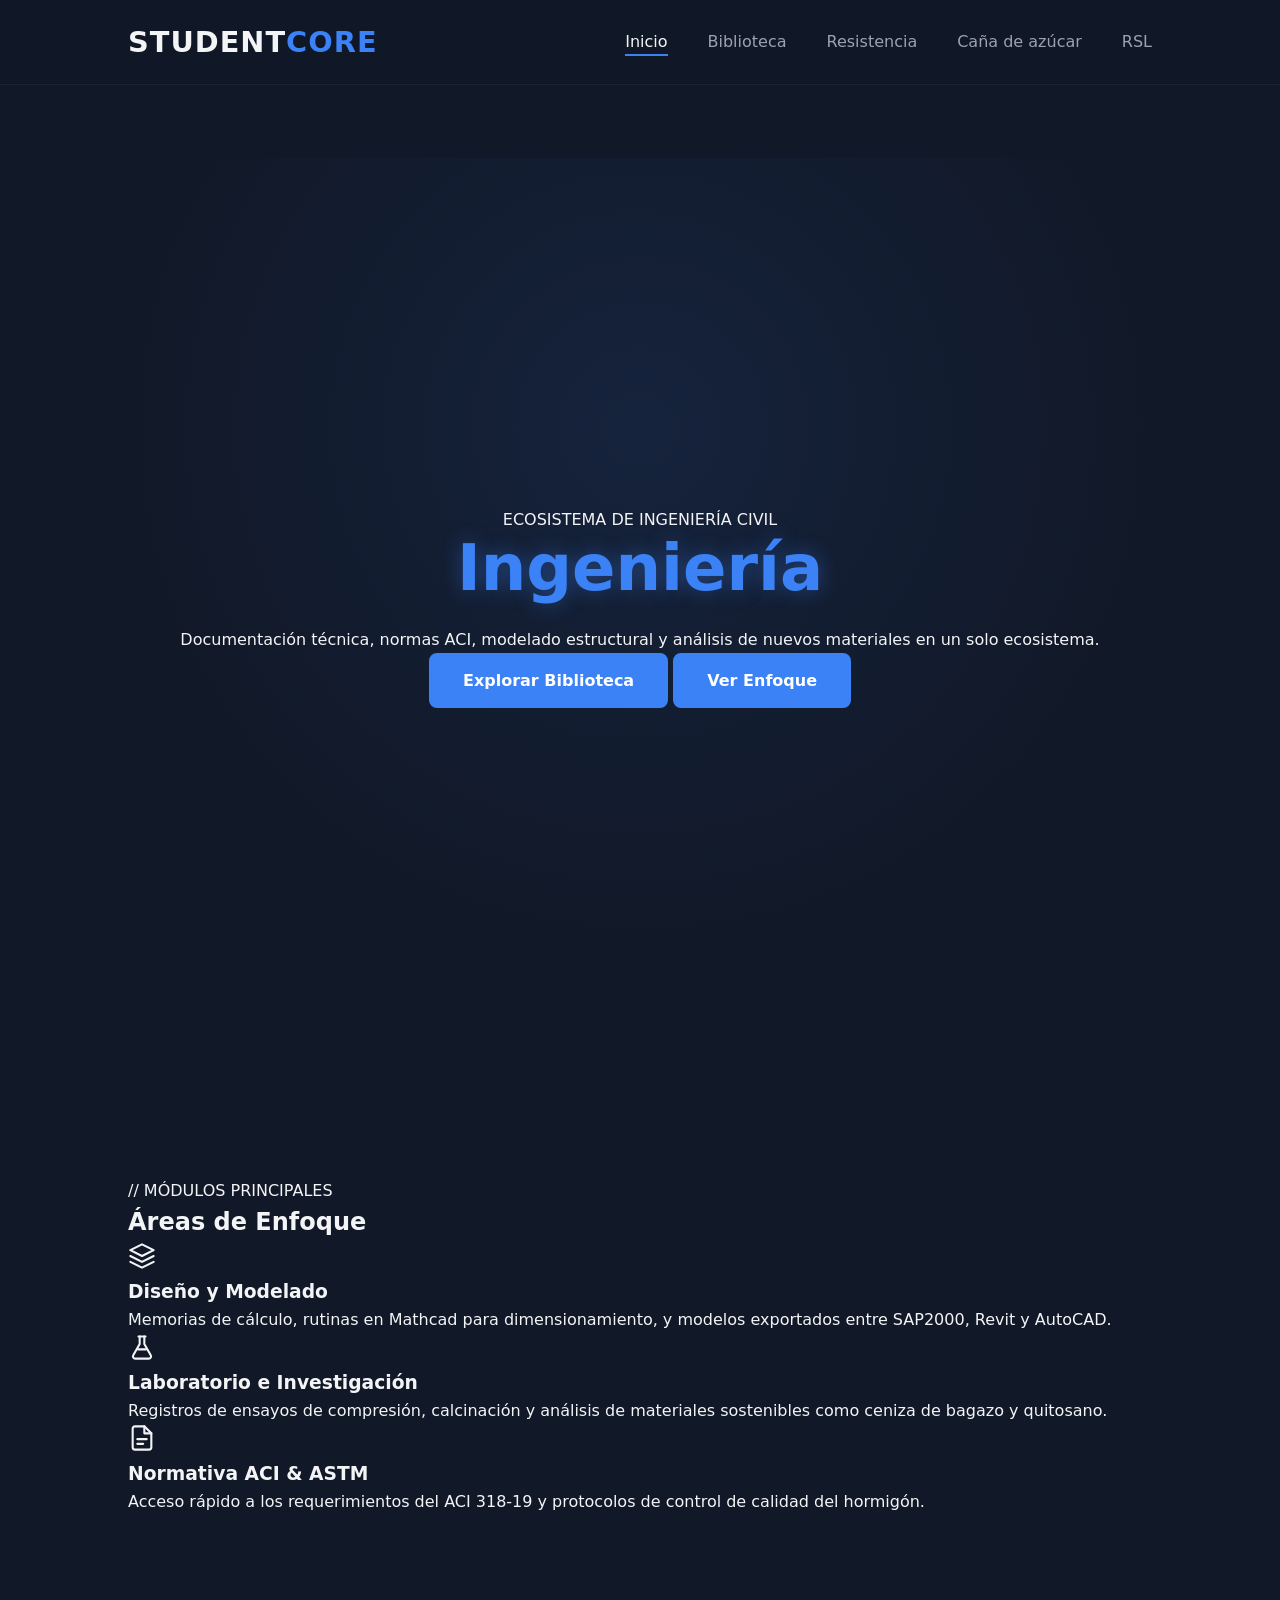
==== commit b0e3d097: "Update index.html" ====
--- a/index.html
+++ b/index.html
@@ -4,17 +4,23 @@
     <meta charset="UTF-8">
     <meta name="viewport" content="width=device-width, initial-scale=1.0">
     <title>Ingeniería Portal | STUDENT CORE</title>
+    <link rel="preconnect" href="https://fonts.googleapis.com">
+    <link rel="preconnect" href="https://fonts.gstatic.com" crossorigin>
+    <link href="https://fonts.googleapis.com/css2?family=Inter:wght@400;500;600&family=JetBrains+Mono:wght@400;600&family=Space+Grotesk:wght@600;700;800&display=swap" rel="stylesheet">
     <link rel="stylesheet" href="style.css">
 </head>
 <body>
+    <!-- Fondo interactivo Low-Poly -->
+    <canvas id="mesh-canvas"></canvas>
+
     <nav id="navbar">
         <div class="logo">STUDENT<span>CORE</span></div>
         <ul class="nav-links">
             <li><a href="index.html" class="active">Inicio</a></li>
             <li><a href="biblioteca.html">Biblioteca</a></li>
             <li><a href="resistencia.html">Resistencia</a></li>
-            <li><a href="Cañadeazucar.html">Caña de azucar</a></li>
-            <li><a href="rsl.html" class="active">RSL </a></li>
+            <li><a href="Cañadeazucar.html">Caña de azúcar</a></li>
+            <li><a href="rsl.html">RSL</a></li>
         </ul>
         <div class="hamburger">
             <span></span><span></span><span></span>
@@ -23,6 +29,10 @@
 
     <header class="hero">
         <div class="hero-content fade-in">
+            <div class="hero-badge">
+                <span class="pulse-dot"></span>
+                ECOSISTEMA DE INGENIERÍA CIVIL
+            </div>
             <h1><span>Ingeniería</span></h1>
             <p>Documentación técnica, normas ACI, modelado estructural y análisis de nuevos materiales en un solo ecosistema.</p>
             <div class="hero-buttons">
@@ -33,26 +43,56 @@
     </header>
 
     <main class="container" id="objetivos">
-        <h2 class="section-title fade-in">Áreas de Enfoque</h2>
+        <div class="section-header fade-in">
+            <span class="section-tag">// MÓDULOS PRINCIPALES</span>
+            <h2 class="section-title">Áreas de Enfoque</h2>
+        </div>
+
         <div class="grid">
             <div class="card slide-up">
-                <div class="card-icon">🏗️</div>
+                <div class="card-icon">
+                    <svg width="28" height="28" viewBox="0 0 24 24" fill="none" stroke="currentColor" stroke-width="1.8" stroke-linecap="round" stroke-linejoin="round">
+                        <path d="M12 2L2 7l10 5 10-5-10-5z"/>
+                        <path d="M2 17l10 5 10-5"/>
+                        <path d="M2 12l10 5 10-5"/>
+                    </svg>
+                </div>
                 <h3>Diseño y Modelado</h3>
                 <p>Memorias de cálculo, rutinas en Mathcad para dimensionamiento, y modelos exportados entre SAP2000, Revit y AutoCAD.</p>
             </div>
+
             <div class="card slide-up">
-                <div class="card-icon">🧪</div>
+                <div class="card-icon">
+                    <svg width="28" height="28" viewBox="0 0 24 24" fill="none" stroke="currentColor" stroke-width="1.8" stroke-linecap="round" stroke-linejoin="round">
+                        <path d="M9 3h6"/>
+                        <path d="M10 3v6.5L4.5 19a2 2 0 0 0 1.7 3h11.6a2 2 0 0 0 1.7-3L14 9.5V3"/>
+                        <path d="M8.5 14h7"/>
+                    </svg>
+                </div>
                 <h3>Laboratorio e Investigación</h3>
                 <p>Registros de ensayos de compresión, calcinación y análisis de materiales sostenibles como ceniza de bagazo y quitosano.</p>
             </div>
+
             <div class="card slide-up">
-                <div class="card-icon">📐</div>
-                <h3>Normativa ACI & ASTM</h3>
+                <div class="card-icon">
+                    <svg width="28" height="28" viewBox="0 0 24 24" fill="none" stroke="currentColor" stroke-width="1.8" stroke-linecap="round" stroke-linejoin="round">
+                        <path d="M14 2H6a2 2 0 0 0-2 2v16a2 2 0 0 0 2 2h12a2 2 0 0 0 2-2V8z"/>
+                        <polyline points="14 2 14 8 20 8"/>
+                        <line x1="8" y1="13" x2="16" y2="13"/>
+                        <line x1="8" y1="17" x2="13" y2="17"/>
+                    </svg>
+                </div>
+                <h3>Normativa ACI &amp; ASTM</h3>
                 <p>Acceso rápido a los requerimientos del ACI 318-19 y protocolos de control de calidad del hormigón.</p>
             </div>
         </div>
     </main>
 
+    <footer class="footer">
+        <p>STUDENT<span>CORE</span> &bull; Portal Técnico de Ingeniería</p>
+    </footer>
+
     <script src="main.js"></script>
+    <script src="script.js"></script>
 </body>
 </html>
